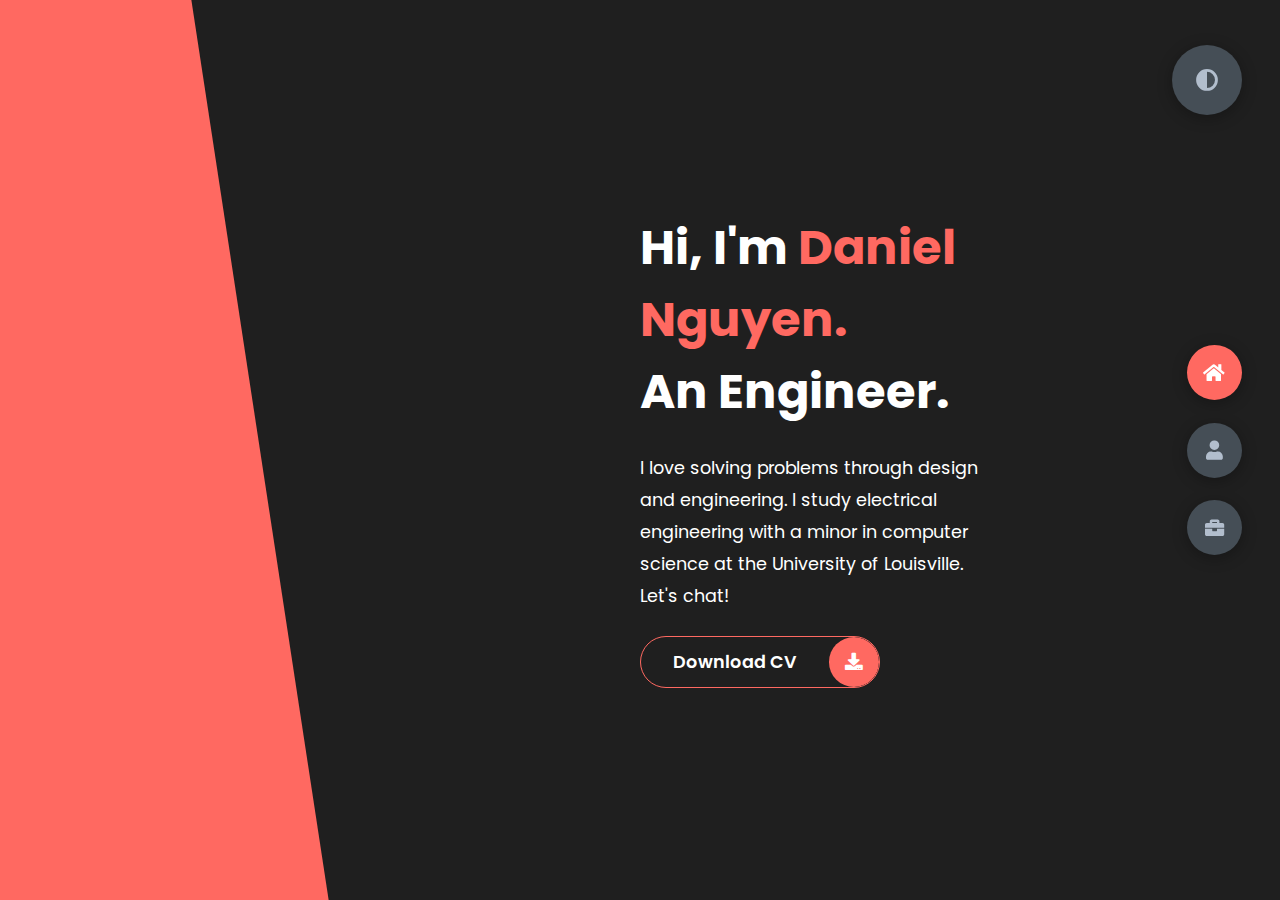
==== index.html @ 71c19acf "Add files via upload" ====
<!DOCTYPE html>
<html lang="en">
<head>
    <meta charset="UTF-8">
    <meta http-equiv="X-UA-Compatible" content="IE=edge">
    <meta name="viewport" content="width=device-width, initial-scale=1.0">
    <title>Portfolio</title>
    <link rel="stylesheet" href="styles/styles.css">
    <link rel="preconnect" href="https://fonts.googleapis.com">
    <link rel="preconnect" href="https://fonts.gstatic.com" crossorigin>
    <link rel="stylesheet" href="https://cdnjs.cloudflare.com/ajax/libs/font-awesome/5.15.4/css/all.min.css" integrity="sha512-1ycn6IcaQQ40/MKBW2W4Rhis/DbILU74C1vSrLJxCq57o941Ym01SwNsOMqvEBFlcgUa6xLiPY/NS5R+E6ztJQ==" crossorigin="anonymous" referrerpolicy="no-referrer" />
    <link href="https://fonts.googleapis.com/css2?family=Poppins:wght@400;500;600;700;800&display=swap" rel="stylesheet">
</head>
<body class="main-content">
    <header class="container header active" id="home">
        <div class="header-content">
            <div class="left-header">
                <div class="h-shape"></div>
                <!-- <div class="image">
                    <img src="img/hero.png" alt="">
                </div> -->
            </div>
            <div class="right-header">
                <h1 class="name">
                    Hi, I'm <span>Daniel Nguyen.</span><br>
                    An Engineer.
                </h1>
                <p>
                    I love solving problems through design and engineering. 
                    I study electrical engineering with a minor in computer science at the University of Louisville.
                    Let's chat!

                </p>
                <div class="btn-con">
                    <a href="" class="main-btn">
                        <span class="btn-text">Download CV</span>
                        <span class="btn-icon"><i class="fas fa-download"></i></span>
                    </a>
                </div>
            </div>
        </div>
    </header>
    <main>
        <section class="container about" id="about">
            <div class="main-title">
                <h2>About <span>me</span><span class="bg-text">my stats</span></h2>
            </div>
            <div class="about-container">
                <div class="left-about">
                    <h4>Information About me</h4>
                    <p>
                        Lorem ipsum dolor sit amet consectetur adipisicing elit. 
                        Eveniet labore nihil obcaecati consequatur. Debitis error doloremque, 
                        vero eos vel nemo eius voluptatem dicta tenetur modi. <br /> <br /> La musica
                        delectus dolore fugiat exercitationem a, 
                        ipsum quidem quo enim natus accusamus labore dolores nam. Unde.
                        Lorem ipsum dolor sit amet consectetur, adipisicing elit. 
                        Harum non necessitatibus deleniti eum soluta.
                    </p>
                </div>
            <h4 class="stat-title">My Timeline</h4>
            <br>
            <div class="timeline">
                <div class="timeline-item">
                    <div class="tl-icon">
                        <i class="fas fa-briefcase"></i>
                    </div>
                    <p class="tl-duration"></nr>May 2022 - Present</p>
                    <h5>Software Engineering Intern<span> - SpaceX</span></h5>
                    <p>
                        Project lead of several R&D projects to produce starship launch vehicles by reducing the takt time of critical rocket components with robotic automation
                    </p>
                </div>
                <div class="timeline-item">
                    <div class="tl-icon">
                        <i class="fas fa-briefcase"></i>
                    </div>
                    <p class="tl-duration">Jan 2021 - Present</p>
                    <h5>Undergraduate Student Researcher<span> - Louisville Automation and Robotics Research Institute</span></h5>
                    <p>
                        Work with a team of engineers to design and develop robots and multi-modal sensor skin
                    </p>
                </div>
                <div class="timeline-item">
                    <div class="tl-icon">
                        <i class="fas fa-briefcase"></i>
                    </div>
                    <p class="tl-duration">Aug 2021 - Dec 2021</p>
                    <h5>Electrical Engineering Intern<span> - General Dynamics Mission Systems</span></h5>
                    <p>
                        Electrical Hardware for Undersea Systems
                    </p>
                </div>
                <div class="timeline-item">
                    <div class="tl-icon">
                        <i class="fas fa-briefcase"></i>
                    </div>
                    <p class="tl-duration">Jan 2021 - May 2021</p>
                    <h5>Electrical Engineering Intern<span> - GE Appliances</span></h5>
                    <p>
                        Electrical Hardware Design
                    </p>
                </div>
                <div class="timeline-item">
                    <div class="tl-icon">
                        <i class="fas fa-briefcase"></i>
                    </div>
                    <p class="tl-duration">2019 - 2023</p>
                    <h5>B.S. in Electrical Engineering<span> - University of Louisville</span></h5>
                    <p>
                        Minor in Computer Science
                    </p>
                </div>
                <div class="timeline-item">
                    <div class="tl-icon">
                        <i class="fas fa-briefcase"></i>
                    </div>
                    <p class="tl-duration">Present</p>
                    <h5>Avionics<span> - River City Rocketry</span></h5>
                    <p>
                        Design, build, & test electronics and software for a high-powered rocket to compete in national collegiate-level competition
                    </p>
                </div>
            </div>
        </section>
        <section class="container" id="projects">
            <div class="projects-content">
                <div class="main-title">
                    <h2>My <span>Projects</span><span class="bg-text">Projects</span></h2>
                </div>
                <div class="projects">
                    <div class="project">
                        <img src="img/SkinSensorBlockDiagram.png" alt="">
                        <div class="project-text">
                            <h4>
                                Skin Sensor
                            </h4>
                            <p>
                                I designed, programmed, and tested a skin sensor. This design can easily detect minuscule touches across multiple sensors. The DAC is calibrated to find the sensor's resting voltage. Changes in the sensor result in a change in voltage from the setpoint of the DAC.
                                <br><br>I also programmed a simulation in python to determine the gain, ADC & DAC accuracy, and time required for calibration.
                            </p>
                        </div>
                    </div>
                    <div class="project">
                        <img src="img/FlightComputerBlockDiagram.png" alt="">
                        <div class="project-text">
                            <h4>
                                Payload
                            </h4>
                            <p>
                                The payload flight computer acts as a recovery system. It applies sensor fusion to determine the payload's orientation and send the data back to the ground station. It then steers the parachute using stepper motors to land at given GPS coordinates.
                                <br><br>The ground station receives the data from the variable drag system (VDS) and the payload flight computer. It then parses the data which is sent to a webserver and the data is visualized.
                            </p>
                        </div>
                    </div>
                    <div class="project">
                        <img src="img/SortingAlgoVisualizer.png" alt="">
                        <div class="project-text">
                            <h4>
                                Sorting Algorithm Visualizer
                            </h4>
                            <p>
                                Sorting Algorithm Visualizer: I created a simple python program that generates a controlled array of random data and displays real-time visualization of the bubble sort algorithm on a GUI. The user can select the size of the array and the maximum and minimum values.
                            </p>
                        </div>
                    </div>
                    
                    <div class="project">
                        <img src="img/ML.png" alt="">
                        <div class="project-text">
                            <h4>
                                Music Genre Predictor
                            </h4>
                            <p>
                                Machine Learning project that predicts user’s preferred music genre based on age and gender
                            </p>
                        </div>
                    </div>
                    
                </div>
            </div>
        </section>
    </main>

    <div class="controls">
        <div class="control active-btn" data-id="home" >
            <i class="fas fa-home"></i>
        </div>
        <div class="control" data-id="about">
            <i class="fas fa-user"></i>
        </div>
        <div class="control" data-id="projects">
            <i class="fas fa-briefcase"></i>
        </div>
    </div>
    <div class="theme-btn">
        <i class="fas fa-adjust"></i>
    </div>
    <script src="app.js"></script>
</body>
</html>
---- styles/styles.css ----
* {
  margin: 0;
  padding: 0;
  -webkit-box-sizing: border-box;
          box-sizing: border-box;
  list-style: none;
}

:root {
  --color-primary: #1f1f1f;
  --color-secondary: #ff6961;
  --color-white: #FFFFFF;
  --color-black: #000;
  --color-grey0: #f8f8f8;
  --color-grey-1: #dbe1e8;
  --color-grey-2: #b2becd;
  --color-grey-3: #6c7983;
  --color-grey-4: #454e56;
  --color-grey-5: #2a2e35;
  --color-grey-6: #12181b;
  --br-sm-2: 14px;
  --box-shadow-1: 0 3px 15px rgba(0,0,0,.3);
}

.light-mode {
  --color-primary: #FFFFFF;
  --color-secondary: #779ecb;
  --color-white: #454e56;
  --color-black: #000;
  --color-grey0: #f8f8f8;
  --color-grey-1: #6c7983;
  --color-grey-2: #6c7983;
  --color-grey-3: #6c7983;
  --color-grey-4: #454e56;
  --color-grey-5: #f8f8f8;
  --color-grey-6: #12181b;
}

body {
  background-color: var(--color-primary);
  font-family: 'Poppins', sans-serif;
  font-size: 1.1rem;
  color: var(--color-white);
  -webkit-transition: all .4s ease-in-out;
  transition: all .4s ease-in-out;
}

a {
  display: inline-block;
  text-decoration: none;
  color: inherit;
  font-family: inherit;
}

header {
  min-height: 100vh;
  color: var(--color-white);
  overflow: hidden;
  padding: 0 !important;
}

section {
  min-height: 100vh;
  width: 100%;
  position: absolute;
  left: 0;
  top: 0;
  padding: 3rem 18rem;
}

.container {
  display: none;
  -webkit-transform: translateY(-100%) scale(0);
          transform: translateY(-100%) scale(0);
  -webkit-transition: all .4s ease-in-out;
  transition: all .4s ease-in-out;
  background-color: var(--color-primary);
}

.active {
  display: block;
  -webkit-animation: appear 1s ease-in-out;
          animation: appear 1s ease-in-out;
  -webkit-transform: translateY(0) scaleY(1);
          transform: translateY(0) scaleY(1);
}

@-webkit-keyframes appear {
  0% {
    -webkit-transform: translateY(-100%) scaleY(0);
            transform: translateY(-100%) scaleY(0);
  }
  100% {
    -webkit-transform: translateY(0) scaleY(1);
            transform: translateY(0) scaleY(1);
  }
}

@keyframes appear {
  0% {
    -webkit-transform: translateY(-100%) scaleY(0);
            transform: translateY(-100%) scaleY(0);
  }
  100% {
    -webkit-transform: translateY(0) scaleY(1);
            transform: translateY(0) scaleY(1);
  }
}

.controls {
  position: fixed;
  z-index: 10;
  top: 50%;
  right: 3%;
  display: -webkit-box;
  display: -ms-flexbox;
  display: flex;
  -webkit-box-orient: vertical;
  -webkit-box-direction: normal;
      -ms-flex-direction: column;
          flex-direction: column;
  -webkit-box-align: center;
      -ms-flex-align: center;
          align-items: center;
  -webkit-box-pack: center;
      -ms-flex-pack: center;
          justify-content: center;
  -webkit-transform: translateY(-50%);
          transform: translateY(-50%);
}

.controls .control {
  padding: 1rem;
  cursor: pointer;
  background-color: var(--color-grey-4);
  width: 55px;
  height: 55px;
  border-radius: 50%;
  display: -webkit-box;
  display: -ms-flexbox;
  display: flex;
  -webkit-box-pack: center;
      -ms-flex-pack: center;
          justify-content: center;
  -webkit-box-align: center;
      -ms-flex-align: center;
          align-items: center;
  margin: .7rem 0;
  -webkit-box-shadow: var(--box-shadow-1);
          box-shadow: var(--box-shadow-1);
}

.controls .control i {
  font-size: 1.2rem;
  color: var(--color-grey-2);
  pointer-events: none;
}

.controls .active-btn {
  background-color: var(--color-secondary);
  -webkit-transition: all .4s ease-in-out;
  transition: all .4s ease-in-out;
}

.controls .active-btn i {
  color: var(--color-white);
}

.theme-btn {
  top: 5%;
  right: 3%;
  width: 70px;
  height: 70px;
  border-radius: 50%;
  background-color: var(--color-grey-4);
  cursor: pointer;
  position: fixed;
  display: -webkit-box;
  display: -ms-flexbox;
  display: flex;
  -webkit-box-pack: center;
      -ms-flex-pack: center;
          justify-content: center;
  -webkit-box-align: center;
      -ms-flex-align: center;
          align-items: center;
  -webkit-box-shadow: 0 3px 15px rgba(0, 0, 0, 0.3);
          box-shadow: 0 3px 15px rgba(0, 0, 0, 0.3);
  -webkit-transition: all .1s ease-in-out;
  transition: all .1s ease-in-out;
}

.theme-btn:active {
  -webkit-transform: translateY(-3px);
          transform: translateY(-3px);
}

.theme-btn i {
  font-size: 1.4rem;
  color: var(--color-grey-2);
  pointer-events: none;
}

/*Header-content*/
.header-content {
  display: -ms-grid;
  display: grid;
  -ms-grid-columns: (1fr)[2];
      grid-template-columns: repeat(2, 1fr);
  min-height: 100vh;
}

.header-content .left-header {
  display: -webkit-box;
  display: -ms-flexbox;
  display: flex;
  -webkit-box-align: center;
      -ms-flex-align: center;
          align-items: center;
  position: relative;
}

.header-content .left-header .h-shape {
  -webkit-transition: all .4s ease-in-out;
  transition: all .4s ease-in-out;
  width: 65%;
  height: 100%;
  background-color: var(--color-secondary);
  position: absolute;
  left: 0;
  top: 0;
  z-index: -1;
  -webkit-clip-path: polygon(0 0, 46% 0, 79% 100%, 0% 100%);
          clip-path: polygon(0 0, 46% 0, 79% 100%, 0% 100%);
}

.header-content .left-header .image {
  border-radius: var(--br-sm-2);
  height: 90%;
  width: 68%;
  margin-left: 4rem;
  background-color: var(--color-black);
  -webkit-transition: all .4s ease-in-out;
  transition: all .4s ease-in-out;
}

.header-content .left-header .image img {
  width: 100%;
  height: 100%;
  -o-object-fit: cover;
     object-fit: cover;
  -webkit-transition: all .4s ease-in-out;
  transition: all .4s ease-in-out;
  -webkit-filter: grayscale(100%);
          filter: grayscale(100%);
}

.header-content .left-header .image img:hover {
  -webkit-filter: grayscale(0);
          filter: grayscale(0);
}

.header-content .right-header {
  display: -webkit-box;
  display: -ms-flexbox;
  display: flex;
  -webkit-box-orient: vertical;
  -webkit-box-direction: normal;
      -ms-flex-direction: column;
          flex-direction: column;
  -webkit-box-pack: center;
      -ms-flex-pack: center;
          justify-content: center;
  padding-right: 18rem;
}

.header-content .right-header .name {
  font-size: 3rem;
}

.header-content .right-header .name span {
  color: var(--color-secondary);
}

.header-content .right-header p {
  margin: 1.5rem 0;
  line-height: 2rem;
}

/*About*/
.about-container {
  display: -ms-grid;
  display: grid;
  padding-top: 3.5rem;
  padding-bottom: 5rem;
}

.about-container .left-about {
  padding-right: 5rem;
}

.about-container .left-about p {
  line-height: 2rem;
  padding: 1rem;
  color: var(--color-grey-1);
}

.about-container .left-about h4 {
  font-size: 2rem;
  text-transform: uppercase;
}

/*Timeline*/
.timeline {
  display: -ms-grid;
  display: grid;
  -ms-grid-columns: (1fr)[2];
      grid-template-columns: repeat(2, 1fr);
  grid-gap: 2rem;
  padding-bottom: 3rem;
}

.timeline .timeline-item {
  position: relative;
  padding-left: 3rem;
  border-left: 1px solid var(--color-grey-5);
}

.timeline .timeline-item .tl-icon {
  position: absolute;
  left: -27px;
  top: 0;
  background-color: var(--color-secondary);
  width: 50px;
  height: 50px;
  border-radius: 50%;
  display: -webkit-box;
  display: -ms-flexbox;
  display: flex;
  -webkit-box-align: center;
      -ms-flex-align: center;
          align-items: center;
  -webkit-box-pack: center;
      -ms-flex-pack: center;
          justify-content: center;
}

.timeline .timeline-item .tl-icon i {
  font-size: 1.3rem;
}

.timeline .timeline-item .tl-duration {
  padding: .2rem .6rem;
  background-color: var(--color-grey-5);
  border-radius: 15px;
  display: inline-block;
  font-size: .8rem;
  text-transform: uppercase;
  font-weight: 500;
}

.timeline .timeline-item h5 {
  padding: 1rem 0;
  text-transform: uppercase;
  font-size: 1.3rem;
  font-weight: 600;
}

.timeline .timeline-item h5 span {
  color: var(--color-grey-2);
  font-weight: 500;
  font-size: 1.2rem;
}

.timeline .timeline-item p {
  color: var(--color-grey-2);
}

.projects {
  display: -ms-grid;
  display: grid;
  -ms-grid-columns: (1fr)[3];
      grid-template-columns: repeat(3, 1fr);
  grid-gap: 2rem;
  margin-top: 3rem;
}

.projects .project {
  position: relative;
  background-color: var(--color-grey-5);
  border-radius: 5px;
  -webkit-box-shadow: 1px 1px 20px rgba(0, 0, 0, 0.1);
          box-shadow: 1px 1px 20px rgba(0, 0, 0, 0.1);
  -webkit-transition: all .4s ease-in-out;
  transition: all .4s ease-in-out;
}

.projects .project:hover {
  -webkit-box-shadow: 1px 1px 20px rgba(0, 0, 0, 0.3);
          box-shadow: 1px 1px 20px rgba(0, 0, 0, 0.3);
  -webkit-transform: translateY(-5px);
          transform: translateY(-5px);
  -webkit-transition: all .4s ease-in-out;
  transition: all .4s ease-in-out;
}

.projects .project:hover img {
  -webkit-filter: grayscale(0);
          filter: grayscale(0);
  -webkit-transform: scale(1.1);
          transform: scale(1.1);
  -webkit-box-shadow: 0px 4px 15px rgba(0, 0, 0, 0.8);
          box-shadow: 0px 4px 15px rgba(0, 0, 0, 0.8);
}

.projects .project img {
  width: 100%;
  height: 300px;
  -o-object-fit: cover;
     object-fit: cover;
  border-top-left-radius: 5px;
  border-top-right-radius: 5px;
  -webkit-filter: grayscale(100%);
          filter: grayscale(100%);
  -webkit-transition: all .4s ease-in-out;
  transition: all .4s ease-in-out;
}

.projects .project .project-text {
  margin-top: -7px;
  padding: 1.1rem;
  border-top: 8px solid var(--color-secondary);
}

.projects .project .project-text h4 {
  font-size: 1.5rem;
  margin-bottom: .7rem;
  -webkit-transition: all .4s ease-in-out;
  transition: all .4s ease-in-out;
  cursor: pointer;
}

.projects .project .project-text h4:hover {
  color: var(--color-secondary);
}

.projects .project .project-text p {
  color: var(--color-grey-2);
  line-height: 2rem;
  padding-bottom: 1rem;
}

/*Independed components*/
.btn-con {
  display: -webkit-box;
  display: -ms-flexbox;
  display: flex;
  -ms-flex-item-align: start;
      align-self: flex-start;
}

.main-btn {
  border-radius: 30px;
  color: inherit;
  font-weight: 600;
  position: relative;
  border: 1px solid var(--color-secondary);
  display: -webkit-box;
  display: -ms-flexbox;
  display: flex;
  -ms-flex-item-align: start;
      align-self: flex-start;
  -webkit-box-align: center;
      -ms-flex-align: center;
          align-items: center;
  overflow: hidden;
}

.main-btn .btn-text {
  padding: 0 2rem;
}

.main-btn .btn-icon {
  background-color: var(--color-secondary);
  display: -webkit-box;
  display: -ms-flexbox;
  display: flex;
  -webkit-box-align: center;
      -ms-flex-align: center;
          align-items: center;
  -webkit-box-pack: center;
      -ms-flex-pack: center;
          justify-content: center;
  border-radius: 50%;
  padding: 1rem;
}

.main-btn::before {
  content: '';
  position: absolute;
  top: 0;
  right: 0;
  -webkit-transform: translateX(100%);
          transform: translateX(100%);
  -webkit-transition: all .4s ease-out;
  transition: all .4s ease-out;
  z-index: -1;
}

.main-btn:hover {
  -webkit-transition: all .4s ease-out;
  transition: all .4s ease-out;
}

.main-btn:hover::before {
  width: 100%;
  height: 100%;
  background-color: var(--color-secondary);
  -webkit-transform: translateX(0);
          transform: translateX(0);
  -webkit-transition: all .4s ease-out;
  transition: all .4s ease-out;
}

.main-title {
  text-align: center;
}

.main-title h2 {
  position: relative;
  text-transform: uppercase;
  font-size: 4rem;
  font-weight: 700;
}

.main-title h2 span {
  color: var(--color-secondary);
}

.main-title h2 .bg-text {
  position: absolute;
  top: 50%;
  left: 50%;
  color: var(--color-grey-5);
  -webkit-transition: all .4s ease-in-out;
  transition: all .4s ease-in-out;
  z-index: -1;
  -webkit-transform: translate(-50%, -50%);
          transform: translate(-50%, -50%);
  font-weight: 800;
  font-size: 6.3rem;
}

.about-container .left-about p {
  padding-left: 0;
}

@media screen and (max-width: 600px) {
  header {
    padding: 0 !important;
  }
  .theme-btn {
    width: 50px;
    height: 50px;
  }
  .header-content {
    -ms-grid-columns: (1fr)[1];
        grid-template-columns: repeat(1, 1fr);
    padding-bottom: 6rem;
  }
  .left-header .h-shape {
    display: none;
  }
  .right-header {
    -ms-grid-row: 1;
    grid-row: 1;
    padding-right: 0rem !important;
    width: 90%;
    margin: 0 auto;
  }
  .right-header .name {
    font-size: 2.5rem !important;
    text-align: center;
    padding-top: 3rem;
  }
  .header-content .left-header .image {
    margin: 0 auto;
    width: 90%;
  }
  .controls {
    top: auto;
    bottom: 0;
    -webkit-box-orient: horizontal;
    -webkit-box-direction: normal;
        -ms-flex-direction: row;
            flex-direction: row;
    -webkit-box-pack: center;
        -ms-flex-pack: center;
            justify-content: center;
    left: 50%;
    -webkit-transform: translateX(-50%);
            transform: translateX(-50%);
    width: 100%;
    background-color: var(--color-grey-5);
  }
  .controls .control {
    margin: 1rem .3rem;
  }
  .about-container {
    -ms-grid-columns: (1fr)[1];
        grid-template-columns: repeat(1, 1fr);
  }
  .about-container .right-about {
    -ms-grid-columns: (1fr)[1];
        grid-template-columns: repeat(1, 1fr);
    padding-top: 2.5rem;
  }
  .about-container .left-about {
    padding-right: 0;
  }
  .about-container .left-about p {
    padding-left: 0;
  }
  .timeline {
    -ms-grid-columns: (1fr)[1];
        grid-template-columns: repeat(1, 1fr);
    padding-bottom: 6rem;
  }
  .container {
    padding: 2rem 2.5rem !important;
  }
  .about-stats .progress-bars {
    -ms-grid-columns: (1fr)[1];
        grid-template-columns: repeat(1, 1fr);
  }
  .portfolios {
    -ms-grid-columns: (1fr)[1];
        grid-template-columns: repeat(1, 1fr);
    padding-bottom: 6rem;
    margin-top: 1rem;
  }
  .blogs {
    -ms-grid-columns: (1fr)[1];
        grid-template-columns: repeat(1, 1fr);
    padding-bottom: 6rem;
  }
  .contact-content-con {
    -webkit-box-orient: vertical;
    -webkit-box-direction: normal;
        -ms-flex-direction: column;
            flex-direction: column;
  }
  .contact-content-con .right-contact {
    margin-left: 0;
    margin-top: 2.5rem;
  }
  .contact-content-con .right-contact .i-c-2 {
    -webkit-box-orient: vertical;
    -webkit-box-direction: normal;
        -ms-flex-direction: column;
            flex-direction: column;
  }
  .contact-content-con .right-contact .i-c-2 :last-child {
    margin-left: 0;
    margin-top: 1.5rem;
  }
  .contact-content-con .right-contact {
    margin-bottom: 6rem;
  }
  .contact-item {
    -webkit-box-orient: vertical;
    -webkit-box-direction: normal;
        -ms-flex-direction: column;
            flex-direction: column;
    margin: 1rem 0;
  }
  .contact-item p {
    font-size: 15px;
    color: var(--color-grey-2);
  }
  .contact-item span {
    font-size: 15px;
  }
  .contact-item .icon {
    -ms-grid-columns: 25px 1fr;
        grid-template-columns: 25px 1fr;
  }
  .main-title h2 {
    font-size: 2rem;
  }
  .main-title h2 span {
    font-size: 2.3rem;
  }
  .main-title h2 .bg-text {
    font-size: 2.3rem;
  }
}

@media screen and (max-width: 1432px) {
  .container {
    padding: 7rem 11rem;
  }
  .contact-content-con {
    -webkit-box-orient: vertical;
    -webkit-box-direction: normal;
        -ms-flex-direction: column;
            flex-direction: column;
  }
  .contact-content-con .right-contact {
    margin-left: 0;
    margin-top: 2.5rem;
  }
  .contact-content-con .right-contact .i-c-2 {
    -webkit-box-orient: vertical;
    -webkit-box-direction: normal;
        -ms-flex-direction: column;
            flex-direction: column;
  }
  .contact-content-con .right-contact .i-c-2 :last-child {
    margin-left: 0;
    margin-top: 1.5rem;
  }
  .contact-content-con .right-contact {
    margin-bottom: 6rem;
  }
  .main-title h2 .bg-text {
    font-size: 5.5rem;
  }
}

@media screen and (max-width: 1250px) {
  .blogs {
    -ms-grid-columns: (1fr)[2];
        grid-template-columns: repeat(2, 1fr);
    margin-top: 6rem;
  }
  .portfolios {
    -ms-grid-columns: (1fr)[2];
        grid-template-columns: repeat(2, 1fr);
  }
  .header-content .right-header {
    padding-right: 9rem;
  }
}

@media screen and (max-width: 660px) {
  .blogs {
    -ms-grid-columns: (1fr)[1];
        grid-template-columns: repeat(1, 1fr);
  }
  .portfolios {
    -ms-grid-columns: (1fr)[1];
        grid-template-columns: repeat(1, 1fr);
  }
}

@media screen and (max-width: 1070px) {
  .about-container {
    -ms-grid-columns: (1fr)[1];
        grid-template-columns: repeat(1, 1fr);
  }
  .about-container .right-about {
    padding-top: 2.5rem;
  }
  .main-title h2 {
    font-size: 4rem;
  }
  .main-title h2 span {
    font-size: 4rem;
  }
  .main-title h2 .bg-text {
    font-size: 4.5rem;
  }
}

@media screen and (max-width: 970px) {
  .container {
    padding: 7rem 6rem;
  }
  .about-container .left-about {
    padding-right: 0rem;
  }
  .header-content {
    -ms-grid-columns: (1fr)[1];
        grid-template-columns: repeat(1, 1fr);
    padding-bottom: 6rem;
  }
  .left-header .h-shape {
    display: none;
  }
  .left-header .image {
    width: 90% !important;
    margin: 0 auto !important;
  }
  .right-header {
    -ms-grid-row: 1;
    grid-row: 1;
    padding-right: 0rem !important;
    width: 90%;
    margin: 0 auto;
  }
  .right-header .name {
    font-size: 2.5rem !important;
    text-align: center;
    padding-top: 3rem;
  }
}

@media screen and (max-width: 700px) {
  .container {
    padding: 7rem 3rem;
  }
  .about-stats .progress-bars {
    -ms-grid-columns: (1fr)[1];
        grid-template-columns: repeat(1, 1fr);
  }
  .about-container .right-about {
    -ms-grid-columns: (1fr)[1];
        grid-template-columns: repeat(1, 1fr);
  }
  .timeline {
    -ms-grid-columns: (1fr)[1];
        grid-template-columns: repeat(1, 1fr);
  }
  .main-title h2 {
    font-size: 3rem;
  }
  .main-title h2 span {
    font-size: 3rem;
  }
  .main-title h2 .bg-text {
    font-size: 4rem;
  }
}
/*# sourceMappingURL=styles.css.map */
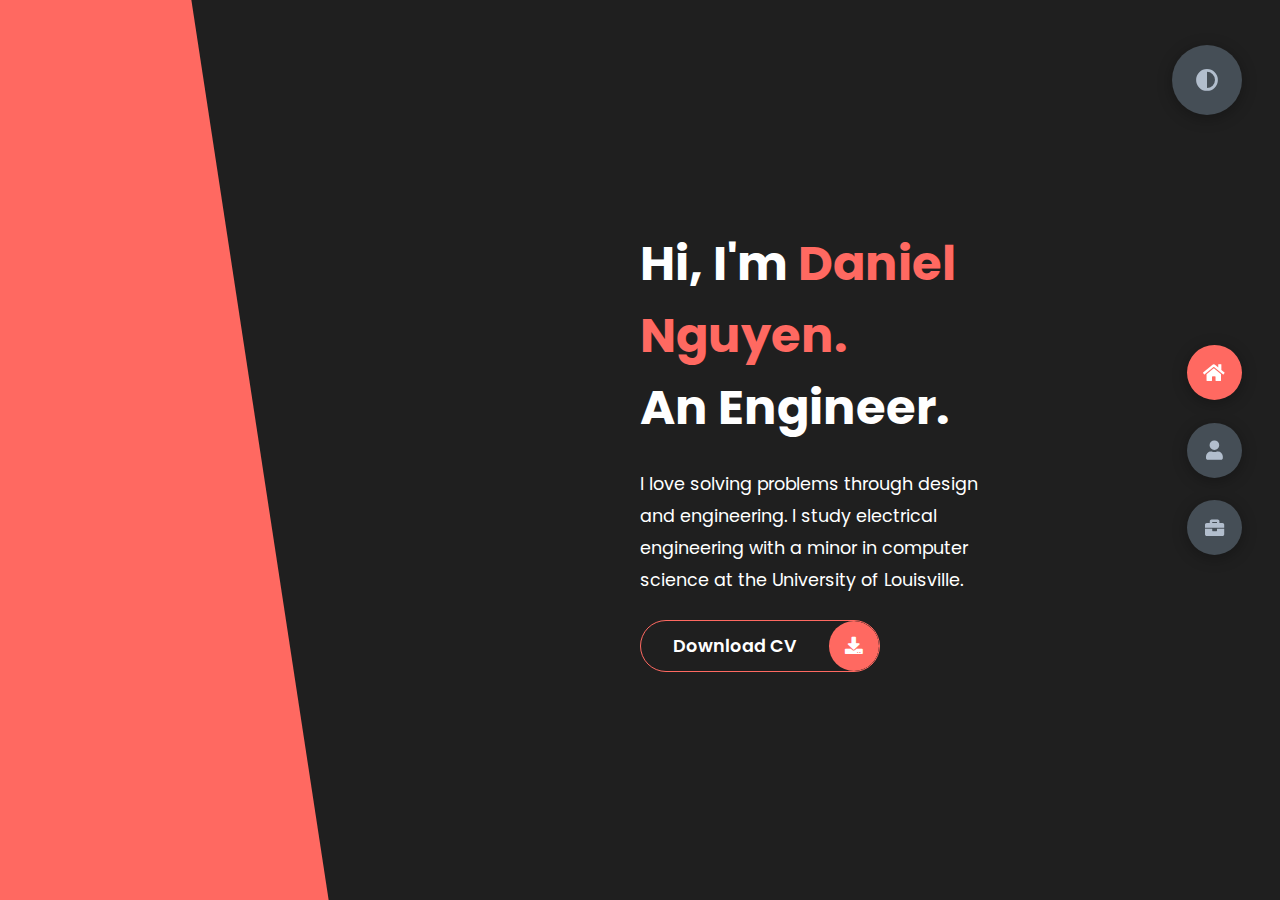
==== commit a8bfd7af: "Update index.html" ====
--- a/index.html
+++ b/index.html
@@ -28,7 +28,6 @@
                 <p>
                     I love solving problems through design and engineering. 
                     I study electrical engineering with a minor in computer science at the University of Louisville.
-                    Let's chat!
 
                 </p>
                 <div class="btn-con">
@@ -49,13 +48,9 @@
                 <div class="left-about">
                     <h4>Information About me</h4>
                     <p>
-                        Lorem ipsum dolor sit amet consectetur adipisicing elit. 
-                        Eveniet labore nihil obcaecati consequatur. Debitis error doloremque, 
-                        vero eos vel nemo eius voluptatem dicta tenetur modi. <br /> <br /> La musica
-                        delectus dolore fugiat exercitationem a, 
-                        ipsum quidem quo enim natus accusamus labore dolores nam. Unde.
-                        Lorem ipsum dolor sit amet consectetur, adipisicing elit. 
-                        Harum non necessitatibus deleniti eum soluta.
+                        I love solving problems through design and engineering. 
+                        I study electrical engineering with a minor in computer science at the University of Louisville. 
+                        Outside of school and work I enjoy playing video games, watching anime, basketball, snowboarding, and skating.
                     </p>
                 </div>
             <h4 class="stat-title">My Timeline</h4>
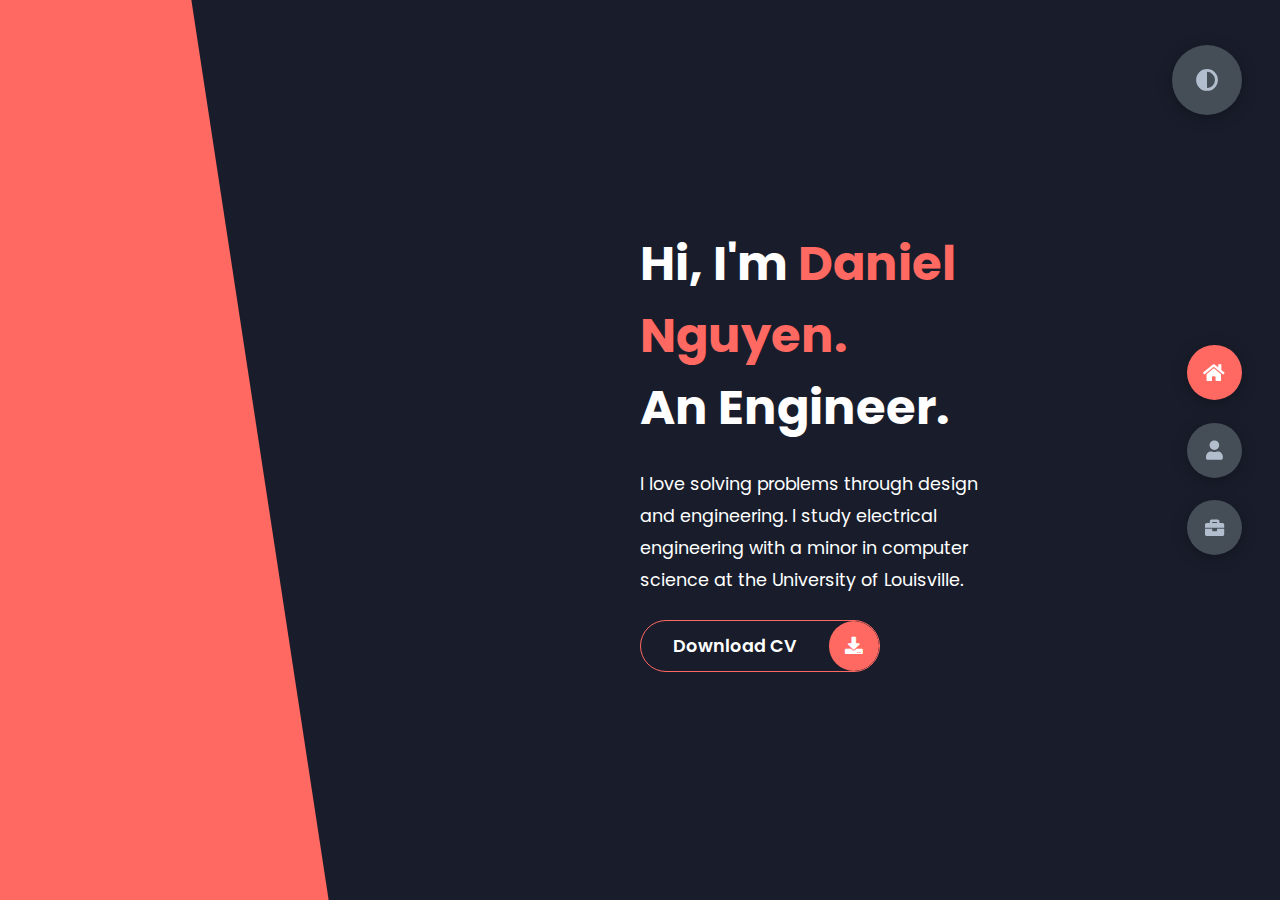
==== commit 5e840c33: "Updated Favicon" ====
--- a/index.html
+++ b/index.html
@@ -10,6 +10,8 @@
     <link rel="preconnect" href="https://fonts.gstatic.com" crossorigin>
     <link rel="stylesheet" href="https://cdnjs.cloudflare.com/ajax/libs/font-awesome/5.15.4/css/all.min.css" integrity="sha512-1ycn6IcaQQ40/MKBW2W4Rhis/DbILU74C1vSrLJxCq57o941Ym01SwNsOMqvEBFlcgUa6xLiPY/NS5R+E6ztJQ==" crossorigin="anonymous" referrerpolicy="no-referrer" />
     <link href="https://fonts.googleapis.com/css2?family=Poppins:wght@400;500;600;700;800&display=swap" rel="stylesheet">
+    <link rel="shortcut icon" href="img/favicon.ico">
+
 </head>
 <body class="main-content">
     <header class="container header active" id="home">
--- a/styles/styles.css
+++ b/styles/styles.css
@@ -7,7 +7,7 @@
 }
 
 :root {
-  --color-primary: #1f1f1f;
+  --color-primary: #191d2b;
   --color-secondary: #ff6961;
   --color-white: #FFFFFF;
   --color-black: #000;
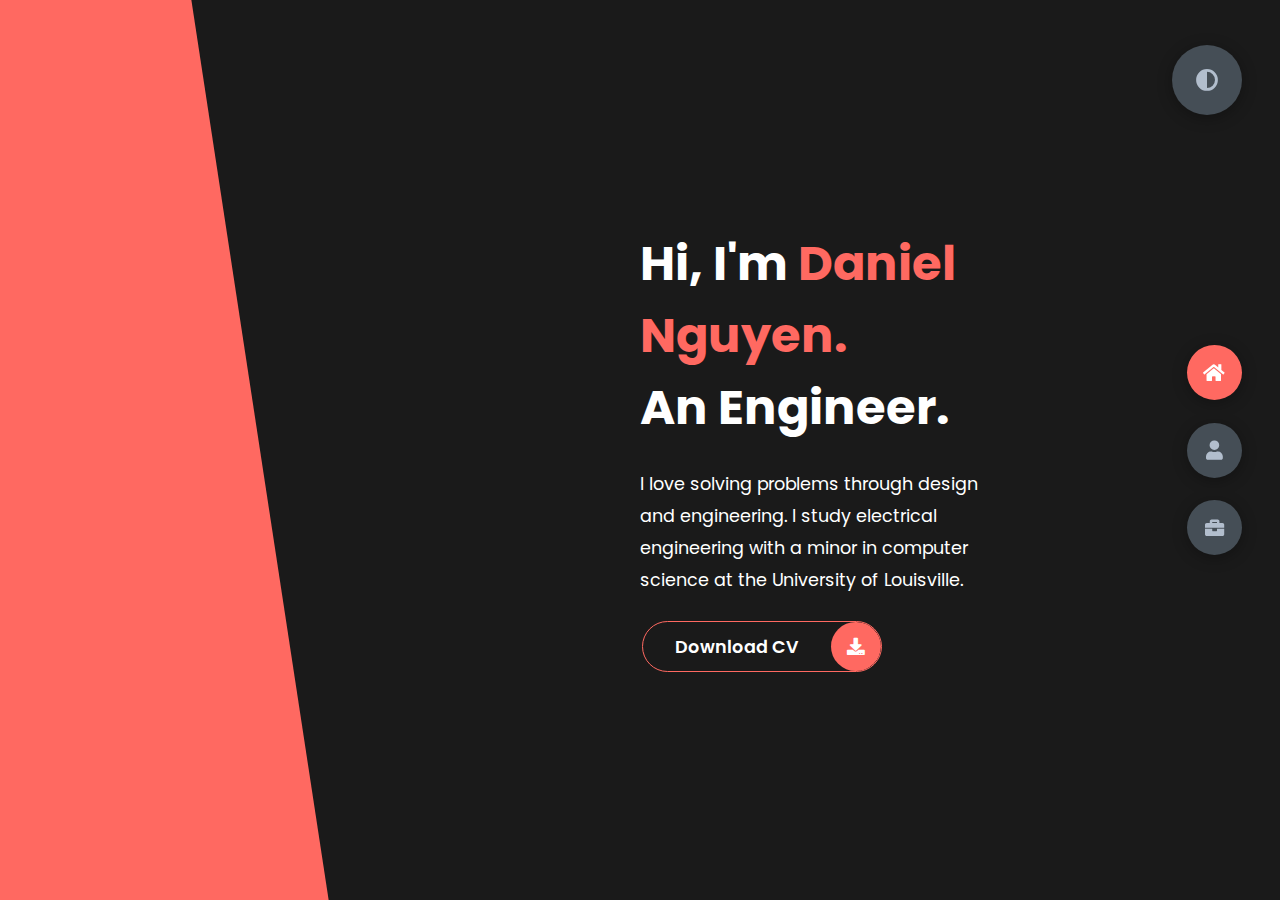
==== commit 6247fa6b: "Updated Projects Page" ====
--- a/index.html
+++ b/index.html
@@ -32,6 +32,7 @@
                     I study electrical engineering with a minor in computer science at the University of Louisville.
 
                 </p>
+                
                 <div class="btn-con">
                     <a href="" class="main-btn">
                         <span class="btn-text">Download CV</span>
@@ -127,10 +128,10 @@
                 </div>
                 <div class="projects">
                     <div class="project">
-                        <img src="img/SkinSensorBlockDiagram.png" alt="">
-                        <div class="project-text">
-                            <h4>
-                                Skin Sensor
+                        <img src="img/PhysicalSkinSensor.png" alt="">
+                        <div class="project-text">
+                            <h4>
+                                <a href="project1.html">Skin Sensor</a>
                             </h4>
                             <p>
                                 I designed, programmed, and tested a skin sensor. This design can easily detect minuscule touches across multiple sensors. The DAC is calibrated to find the sensor's resting voltage. Changes in the sensor result in a change in voltage from the setpoint of the DAC.
@@ -142,7 +143,7 @@
                         <img src="img/FlightComputerBlockDiagram.png" alt="">
                         <div class="project-text">
                             <h4>
-                                Payload
+                                <a href="project2.html">Payload</a>
                             </h4>
                             <p>
                                 The payload flight computer acts as a recovery system. It applies sensor fusion to determine the payload's orientation and send the data back to the ground station. It then steers the parachute using stepper motors to land at given GPS coordinates.
@@ -154,7 +155,7 @@
                         <img src="img/SortingAlgoVisualizer.png" alt="">
                         <div class="project-text">
                             <h4>
-                                Sorting Algorithm Visualizer
+                                <a href="project3.html">Sorting Algorithm Visualizer</a>
                             </h4>
                             <p>
                                 Sorting Algorithm Visualizer: I created a simple python program that generates a controlled array of random data and displays real-time visualization of the bubble sort algorithm on a GUI. The user can select the size of the array and the maximum and minimum values.
@@ -166,7 +167,7 @@
                         <img src="img/ML.png" alt="">
                         <div class="project-text">
                             <h4>
-                                Music Genre Predictor
+                                <a href="project4.html">Music Genre Guesser</a>
                             </h4>
                             <p>
                                 Machine Learning project that predicts user’s preferred music genre based on age and gender
@@ -182,6 +183,7 @@
     <div class="controls">
         <div class="control active-btn" data-id="home" >
             <i class="fas fa-home"></i>
+
         </div>
         <div class="control" data-id="about">
             <i class="fas fa-user"></i>
--- a/styles/styles.css
+++ b/styles/styles.css
@@ -7,7 +7,7 @@
 }
 
 :root {
-  --color-primary: #191d2b;
+  --color-primary: #1a1a1a;
   --color-secondary: #ff6961;
   --color-white: #FFFFFF;
   --color-black: #000;
@@ -201,6 +201,38 @@
   pointer-events: none;
 }
 
+.theme-back-btn {
+  width: 70px;
+  height: 70px;
+  border-radius: 50%;
+  cursor: pointer;
+  position: fixed;
+  display: -webkit-box;
+  display: -ms-flexbox;
+  display: flex;
+  -webkit-box-pack: center;
+      -ms-flex-pack: center;
+          justify-content: center;
+  -webkit-box-align: center;
+      -ms-flex-align: center;
+          align-items: center;
+  -webkit-box-shadow: 0 3px 15px rgba(0, 0, 0, 0.3);
+          box-shadow: 0 3px 15px rgba(0, 0, 0, 0.3);
+  -webkit-transition: all .1s ease-in-out;
+  transition: all .1s ease-in-out;
+}
+
+.theme-back-btn:active {
+  -webkit-transform: translateY(-3px);
+          transform: translateY(-3px);
+}
+
+.theme-back-btn i {
+  font-size: 1.4rem;
+  color: var(--color-grey-2);
+  pointer-events: none;
+}
+
 /*Header-content*/
 .header-content {
   display: -ms-grid;
@@ -287,6 +319,58 @@
   line-height: 2rem;
 }
 
+.projects-header {
+  display: block;
+  margin-left: auto;
+  margin-right: auto;
+  width: 50%;
+  text-align: center;
+  /* visited link */
+  /* mouse over link */
+  /* selected link */
+}
+
+.projects-header p {
+  display: -webkit-box;
+  display: -ms-flexbox;
+  display: flex;
+  -webkit-box-orient: vertical;
+  -webkit-box-direction: normal;
+      -ms-flex-direction: column;
+          flex-direction: column;
+  -webkit-box-pack: center;
+      -ms-flex-pack: center;
+          justify-content: center;
+  margin: 1.5rem 0;
+  line-height: 2rem;
+  font-size: 40%;
+  font-weight: normal;
+}
+
+.projects-header a:link {
+  color: var(--color-secondary);
+}
+
+.projects-header a:visited {
+  color: var(--color-grey-3);
+}
+
+.projects-header a:hover {
+  color: #ff2b2b;
+}
+
+.projects-header a:active {
+  color: pink;
+}
+
+.projects-img {
+  display: block;
+  margin-left: auto;
+  margin-right: auto;
+  width: 50%;
+  text-align: center;
+}
+
 /*About*/
 .about-container {
   display: -ms-grid;
@@ -450,6 +534,67 @@
   padding-bottom: 1rem;
 }
 
+/*Extra*/
+button {
+  background-color: var(--color-secondary);
+  position: fixed;
+  z-index: 10;
+  top: 5%;
+  left: 3%;
+  display: -webkit-box;
+  display: -ms-flexbox;
+  display: flex;
+  -webkit-box-orient: vertical;
+  -webkit-box-direction: normal;
+      -ms-flex-direction: column;
+          flex-direction: column;
+  -webkit-box-align: center;
+      -ms-flex-align: center;
+          align-items: center;
+  -webkit-box-pack: center;
+      -ms-flex-pack: center;
+          justify-content: center;
+  -webkit-transform: translateY(-50%);
+          transform: translateY(-50%);
+}
+
+button .control {
+  padding: 1rem;
+  cursor: pointer;
+  background-color: var(--color-grey-4);
+  width: 55px;
+  height: 55px;
+  border-radius: 50%;
+  display: -webkit-box;
+  display: -ms-flexbox;
+  display: flex;
+  -webkit-box-pack: center;
+      -ms-flex-pack: center;
+          justify-content: center;
+  -webkit-box-align: center;
+      -ms-flex-align: center;
+          align-items: center;
+  margin: .7rem 0;
+  -webkit-box-shadow: var(--box-shadow-1);
+          box-shadow: var(--box-shadow-1);
+}
+
+button .control i {
+  font-size: 1.2rem;
+  color: var(--color-grey-2);
+  pointer-events: none;
+}
+
+button .active-btn {
+  background-color: var(--color-secondary);
+  -webkit-transition: all .4s ease-in-out;
+  transition: all .4s ease-in-out;
+}
+
+button .active-btn i {
+  color: var(--color-white);
+}
+
 /*Independed components*/
 .btn-con {
   display: -webkit-box;
@@ -460,6 +605,8 @@
 }
 
 .main-btn {
+  top: 1%;
+  left: 1%;
   border-radius: 30px;
   color: inherit;
   font-weight: 600;
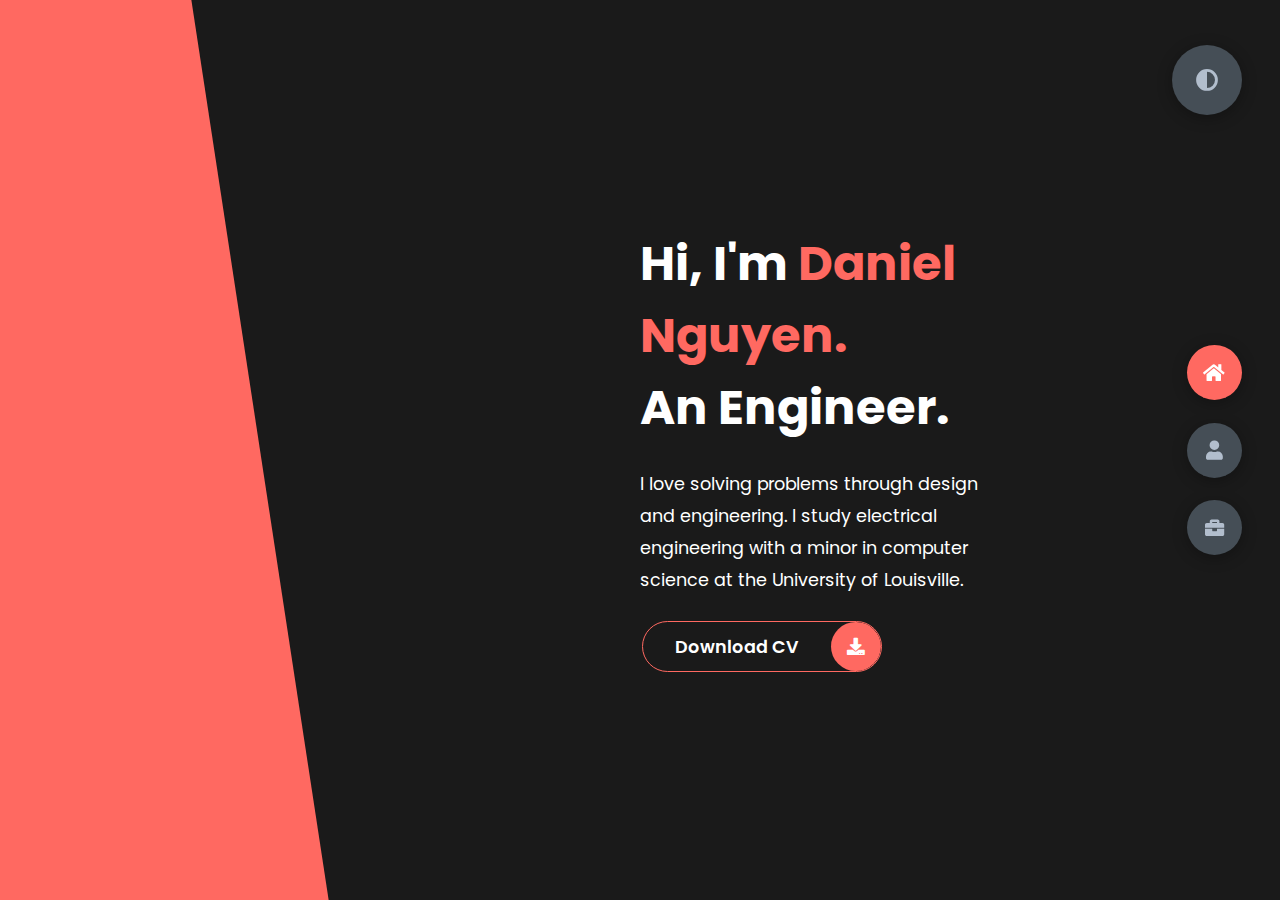
==== commit 21642933: "Update index.html" ====
--- a/index.html
+++ b/index.html
@@ -45,7 +45,7 @@
     <main>
         <section class="container about" id="about">
             <div class="main-title">
-                <h2>About <span>me</span><span class="bg-text">my stats</span></h2>
+                <h2>About <span>me</span><span class="bg-text">About Me</span></h2>
             </div>
             <div class="about-container">
                 <div class="left-about">
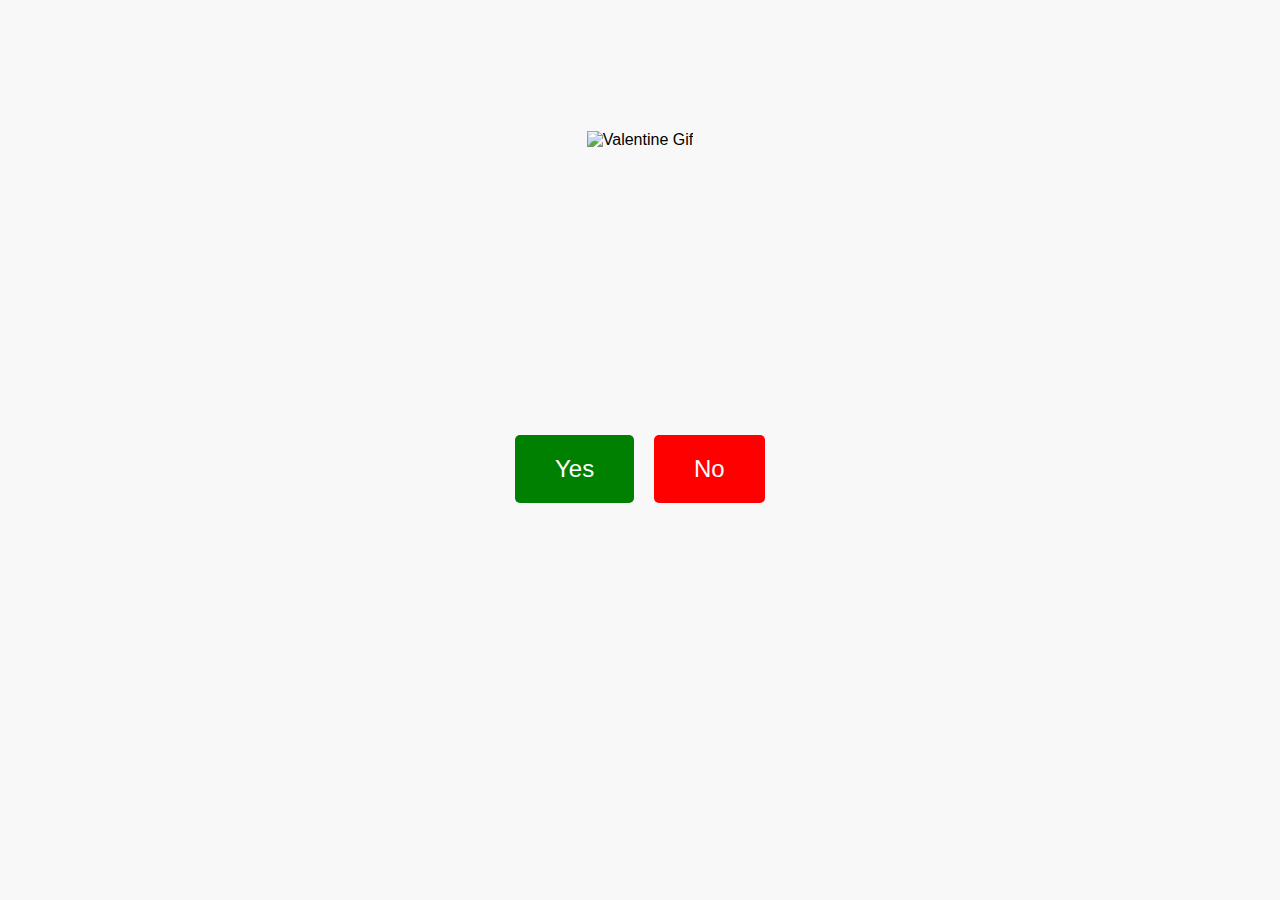
==== commit 1d7eba93: "valentines" ====
--- a/index.html
+++ b/index.html
@@ -1,200 +1,25 @@
 <!DOCTYPE html>
 <html lang="en">
 <head>
-    <meta charset="UTF-8">
-    <meta http-equiv="X-UA-Compatible" content="IE=edge">
-    <meta name="viewport" content="width=device-width, initial-scale=1.0">
-    <title>Portfolio</title>
-    <link rel="stylesheet" href="styles/styles.css">
-    <link rel="preconnect" href="https://fonts.googleapis.com">
-    <link rel="preconnect" href="https://fonts.gstatic.com" crossorigin>
-    <link rel="stylesheet" href="https://cdnjs.cloudflare.com/ajax/libs/font-awesome/5.15.4/css/all.min.css" integrity="sha512-1ycn6IcaQQ40/MKBW2W4Rhis/DbILU74C1vSrLJxCq57o941Ym01SwNsOMqvEBFlcgUa6xLiPY/NS5R+E6ztJQ==" crossorigin="anonymous" referrerpolicy="no-referrer" />
-    <link href="https://fonts.googleapis.com/css2?family=Poppins:wght@400;500;600;700;800&display=swap" rel="stylesheet">
-    <link rel="shortcut icon" href="img/favicon.ico">
+  <meta charset="UTF-8" />
+  <meta name="viewport" content="width=device-width, initial-scale=1" />
+  <title>Will You Be My Valentine?</title>
+  <!-- Link to the external CSS file -->
+  <link rel="stylesheet" href="style.css" />
+</head>
+<body>
+  <div class="container">
+    <!-- Main GIF with an id for manipulation -->
+    <img id="mainGif" src="https://codekagehq.github.io/Ask-out-your-Valentine/images/image1.gif" alt="Valentine Gif" class="gif" />
+    
+    <!-- Button container -->
+    <div class="button-container">
+      <button id="yes" class="btn yes">Yes</button>
+      <button id="no" class="btn no">No</button>
+    </div>
+  </div>
+  <!-- Link to the external JavaScript file -->
+  <script src="script.js"></script>
+</body>
+</html>
 
-</head>
-<body class="main-content">
-    <header class="container header active" id="home">
-        <div class="header-content">
-            <div class="left-header">
-                <div class="h-shape"></div>
-                <!-- <div class="image">
-                    <img src="img/hero.png" alt="">
-                </div> -->
-            </div>
-            <div class="right-header">
-                <h1 class="name">
-                    Hi, I'm <span>Daniel Nguyen.</span><br>
-                    An Engineer.
-                </h1>
-                <p>
-                    I love solving problems through design and engineering. 
-                    I study electrical engineering with a minor in computer science at the University of Louisville.
-
-                </p>
-                
-                <div class="btn-con">
-                    <a href="" class="main-btn">
-                        <span class="btn-text">Download CV</span>
-                        <span class="btn-icon"><i class="fas fa-download"></i></span>
-                    </a>
-                </div>
-            </div>
-        </div>
-    </header>
-    <main>
-        <section class="container about" id="about">
-            <div class="main-title">
-                <h2>About <span>me</span><span class="bg-text">About Me</span></h2>
-            </div>
-            <div class="about-container">
-                <div class="left-about">
-                    <h4>Information About me</h4>
-                    <p>
-                        I love solving problems through design and engineering. 
-                        I study electrical engineering with a minor in computer science at the University of Louisville. 
-                        Outside of school and work I enjoy playing video games, watching anime, basketball, snowboarding, and skating.
-                    </p>
-                </div>
-            <h4 class="stat-title">My Timeline</h4>
-            <br>
-            <div class="timeline">
-                <div class="timeline-item">
-                    <div class="tl-icon">
-                        <i class="fas fa-briefcase"></i>
-                    </div>
-                    <p class="tl-duration"></nr>May 2022 - Present</p>
-                    <h5>Software Engineering Intern<span> - SpaceX</span></h5>
-                    <p>
-                        Project lead of several R&D projects to produce starship launch vehicles by reducing the takt time of critical rocket components with robotic automation
-                    </p>
-                </div>
-                <div class="timeline-item">
-                    <div class="tl-icon">
-                        <i class="fas fa-briefcase"></i>
-                    </div>
-                    <p class="tl-duration">Jan 2021 - Present</p>
-                    <h5>Undergraduate Student Researcher<span> - Louisville Automation and Robotics Research Institute</span></h5>
-                    <p>
-                        Work with a team of engineers to design and develop robots and multi-modal sensor skin
-                    </p>
-                </div>
-                <div class="timeline-item">
-                    <div class="tl-icon">
-                        <i class="fas fa-briefcase"></i>
-                    </div>
-                    <p class="tl-duration">Aug 2021 - Dec 2021</p>
-                    <h5>Electrical Engineering Intern<span> - General Dynamics Mission Systems</span></h5>
-                    <p>
-                        Electrical Hardware for Undersea Systems
-                    </p>
-                </div>
-                <div class="timeline-item">
-                    <div class="tl-icon">
-                        <i class="fas fa-briefcase"></i>
-                    </div>
-                    <p class="tl-duration">Jan 2021 - May 2021</p>
-                    <h5>Electrical Engineering Intern<span> - GE Appliances</span></h5>
-                    <p>
-                        Electrical Hardware Design
-                    </p>
-                </div>
-                <div class="timeline-item">
-                    <div class="tl-icon">
-                        <i class="fas fa-briefcase"></i>
-                    </div>
-                    <p class="tl-duration">2019 - 2023</p>
-                    <h5>B.S. in Electrical Engineering<span> - University of Louisville</span></h5>
-                    <p>
-                        Minor in Computer Science
-                    </p>
-                </div>
-                <div class="timeline-item">
-                    <div class="tl-icon">
-                        <i class="fas fa-briefcase"></i>
-                    </div>
-                    <p class="tl-duration">Present</p>
-                    <h5>Avionics<span> - River City Rocketry</span></h5>
-                    <p>
-                        Design, build, & test electronics and software for a high-powered rocket to compete in national collegiate-level competition
-                    </p>
-                </div>
-            </div>
-        </section>
-        <section class="container" id="projects">
-            <div class="projects-content">
-                <div class="main-title">
-                    <h2>My <span>Projects</span><span class="bg-text">Projects</span></h2>
-                </div>
-                <div class="projects">
-                    <div class="project">
-                        <img src="img/PhysicalSkinSensor.png" alt="">
-                        <div class="project-text">
-                            <h4>
-                                <a href="project1.html">Skin Sensor</a>
-                            </h4>
-                            <p>
-                                I designed, programmed, and tested a skin sensor. This design can easily detect minuscule touches across multiple sensors. The DAC is calibrated to find the sensor's resting voltage. Changes in the sensor result in a change in voltage from the setpoint of the DAC.
-                                <br><br>I also programmed a simulation in python to determine the gain, ADC & DAC accuracy, and time required for calibration.
-                            </p>
-                        </div>
-                    </div>
-                    <div class="project">
-                        <img src="img/FlightComputerBlockDiagram.png" alt="">
-                        <div class="project-text">
-                            <h4>
-                                <a href="project2.html">Payload</a>
-                            </h4>
-                            <p>
-                                The payload flight computer acts as a recovery system. It applies sensor fusion to determine the payload's orientation and send the data back to the ground station. It then steers the parachute using stepper motors to land at given GPS coordinates.
-                                <br><br>The ground station receives the data from the variable drag system (VDS) and the payload flight computer. It then parses the data which is sent to a webserver and the data is visualized.
-                            </p>
-                        </div>
-                    </div>
-                    <div class="project">
-                        <img src="img/SortingAlgoVisualizer.png" alt="">
-                        <div class="project-text">
-                            <h4>
-                                <a href="project3.html">Sorting Algorithm Visualizer</a>
-                            </h4>
-                            <p>
-                                Sorting Algorithm Visualizer: I created a simple python program that generates a controlled array of random data and displays real-time visualization of the bubble sort algorithm on a GUI. The user can select the size of the array and the maximum and minimum values.
-                            </p>
-                        </div>
-                    </div>
-                    
-                    <div class="project">
-                        <img src="img/ML.png" alt="">
-                        <div class="project-text">
-                            <h4>
-                                <a href="project4.html">Music Genre Guesser</a>
-                            </h4>
-                            <p>
-                                Machine Learning project that predicts user’s preferred music genre based on age and gender
-                            </p>
-                        </div>
-                    </div>
-                    
-                </div>
-            </div>
-        </section>
-    </main>
-
-    <div class="controls">
-        <div class="control active-btn" data-id="home" >
-            <i class="fas fa-home"></i>
-
-        </div>
-        <div class="control" data-id="about">
-            <i class="fas fa-user"></i>
-        </div>
-        <div class="control" data-id="projects">
-            <i class="fas fa-briefcase"></i>
-        </div>
-    </div>
-    <div class="theme-btn">
-        <i class="fas fa-adjust"></i>
-    </div>
-    <script src="app.js"></script>
-</body>
-</html>--- a/style.css
+++ b/style.css
@@ -0,0 +1,52 @@
+/* Reset and base styles */
+* {
+  box-sizing: border-box;
+  margin: 0;
+  padding: 0;
+}
+html, body {
+  height: 100%;
+  font-family: Arial, sans-serif;
+  background-color: #f8f8f8;
+}
+/* Center everything in the viewport */
+.container {
+  display: flex;
+  flex-direction: column;
+  justify-content: center;
+  align-items: center;
+  height: 100vh;
+  text-align: center;
+}
+/* Style for the GIF image */
+.gif {
+  max-width: 100%;
+  margin-bottom: 20px;
+}
+/* Enlarged button container */
+.button-container {
+  position: relative;
+  width: 1200px;
+  height: 600px;
+  /* Uncomment the next line to visualize the container boundaries during testing */
+  /* border: 1px dashed #ccc; */
+}
+/* Common styling for both buttons (larger size) */
+.btn {
+  padding: 20px 40px;
+  font-size: 24px;
+  border: none;
+  border-radius: 5px;
+  cursor: pointer;
+  color: white;
+  position: absolute;
+}
+/* Yes button (green) */
+.yes {
+  background-color: green;
+}
+/* No button (red) */
+.no {
+  background-color: red;
+}
+
